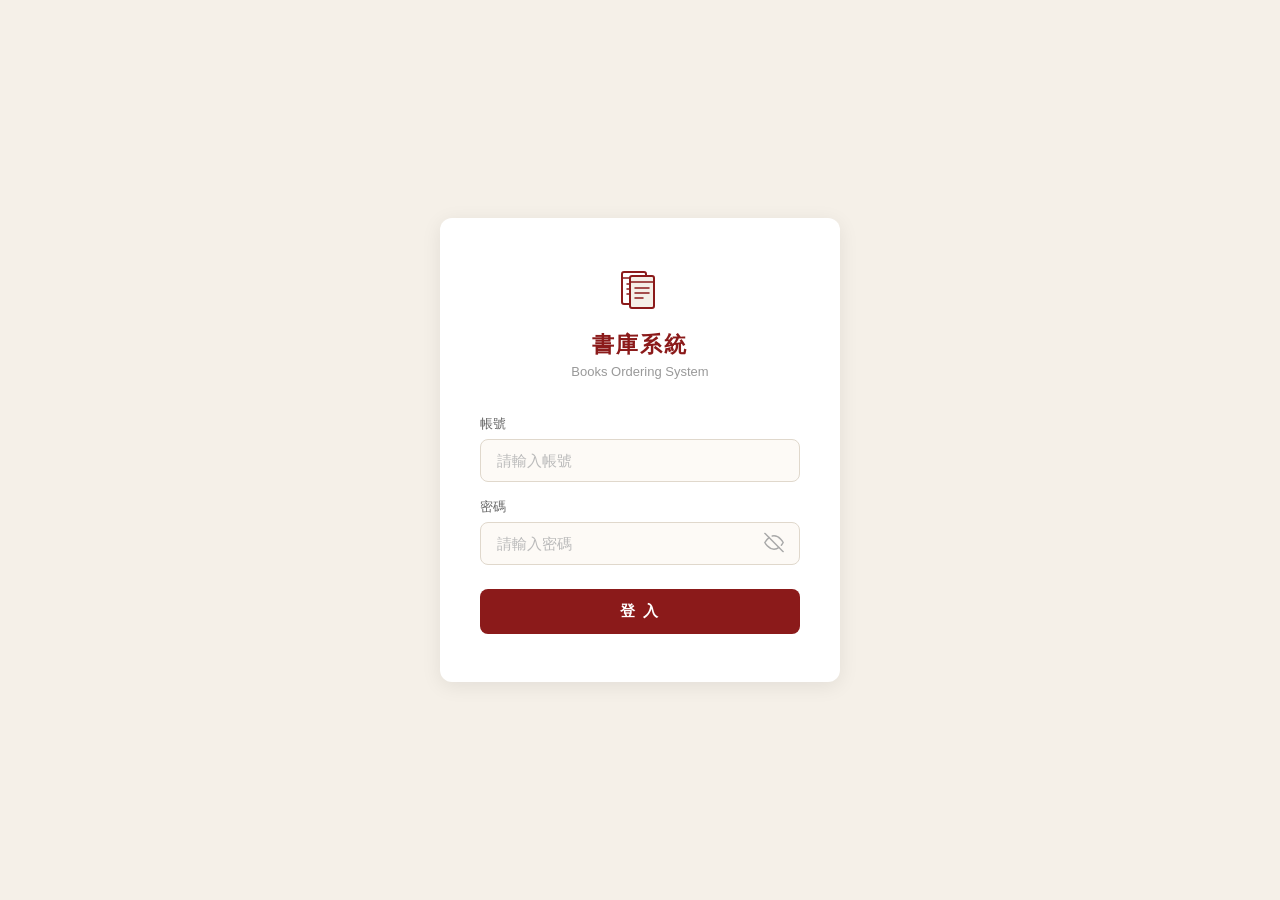
==== index.html @ a3c77fbd "first commit" ====
<!DOCTYPE html>
<html lang="zh-TW">
<head>
  <meta charset="UTF-8" />
  <meta name="viewport" content="width=device-width, initial-scale=1.0" />
  <title>書庫系統</title>
  <link rel="stylesheet" href="css/style.css" />
</head>
<body>

  <!-- Header -->
  <div class="header">
    <div class="header-left">
      <svg width="28" height="28" viewBox="0 0 52 52" fill="none">
        <rect x="8" y="6" width="24" height="32" rx="2" stroke="#fff" stroke-width="2"/>
        <line x1="8" y1="12" x2="32" y2="12" stroke="#fff" stroke-width="1.5"/>
        <rect x="16" y="10" width="24" height="32" rx="2" stroke="#fff" stroke-width="2" fill="#8B1A1A"/>
        <line x1="16" y1="16" x2="40" y2="16" stroke="#fff" stroke-width="1.5"/>
        <line x1="21" y1="22" x2="35" y2="22" stroke="#fff" stroke-width="1.5" stroke-linecap="round"/>
        <line x1="21" y1="27" x2="35" y2="27" stroke="#fff" stroke-width="1.5" stroke-linecap="round"/>
        <line x1="21" y1="32" x2="29" y2="32" stroke="#fff" stroke-width="1.5" stroke-linecap="round"/>
      </svg>
      <span class="header-title">書庫系統</span>
    </div>
    <div class="header-right">
      <div class="user-dropdown">
        <button class="user-toggle" id="user-toggle" onclick="toggleDropdown()">
          <svg id="user-icon" width="18" height="18" viewBox="0 0 24 24" fill="none" stroke="#F5C9C9" stroke-width="1.8" stroke-linecap="round" stroke-linejoin="round">
            <circle cx="12" cy="8" r="4"/>
            <path d="M4 20c0-4 3.6-7 8-7s8 3 8 7"/>
          </svg>
          <span id="header-username"></span>
          <span class="arrow">▼</span>
        </button>
        <div class="dropdown-menu" id="dropdown-menu">
          <div class="dropdown-header">
            <div class="dropdown-label">登入身份</div>
            <div class="dropdown-username" id="dropdown-username"></div>
          </div>
          <button class="dropdown-item" onclick="handleLogout()">
            登出
          </button>
        </div>
      </div>
    </div>
  </div>

  <!-- 主內容 -->
  <div class="main">

    <!-- 工具列 -->
    <div class="toolbar">
      <div class="search-wrapper">
        <input class="search-input" id="search-input" type="text" placeholder="搜尋書名、作者、出版社或 ISBN..." oninput="handleSearchInput()" />
        <button class="clear-btn" id="clear-btn" onclick="clearSearch()">✕</button>
      </div>
      <button class="search-btn" onclick="handleSearch()">搜尋</button>
      <button class="add-btn" id="add-btn" onclick="openAddModal()">＋ 新增書籍</button>
      <div class="view-toggle">
        <button class="view-btn active" id="btn-grid" onclick="switchView('grid')" title="卡片模式">⊞</button>
        <button class="view-btn" id="btn-list" onclick="switchView('list')" title="清單模式">≡</button>
      </div>
    </div>

    <!-- 載入動畫 -->
    <div class="loading-overlay" id="loading-overlay">
      <div class="scene">
        <div class="book-open">
          <div class="cover-left"></div>
          <div class="cover-right"></div>
          <div class="left-page">
            <div class="bl"></div><div class="bl short"></div><div class="bl"></div><div class="bl short"></div><div class="bl"></div><div class="bl short"></div>
          </div>
          <div class="spine-center"></div>
          <div class="right-page">
            <div class="bl"></div><div class="bl"></div><div class="bl short"></div><div class="bl"></div><div class="bl short"></div><div class="bl"></div>
          </div>
          <div class="flip-page fp1"><div class="bl"></div><div class="bl short"></div><div class="bl"></div></div>
          <div class="flip-page fp2"><div class="bl"></div><div class="bl short"></div></div>
          <div class="flip-page fp3"><div class="bl"></div><div class="bl"></div></div>
          <div class="flip-page fp4"><div class="bl short"></div><div class="bl"></div></div>
          <div class="flip-page fp5"><div class="bl"></div></div>
          <div class="flip-page fp6"></div>
          <div class="book-shadow"></div>
        </div>
      </div>
      <div class="loading-text">載入中...</div>
    </div>

    <!-- 書籍卡片區 -->
    <div class="book-grid" id="book-grid"></div>

    <!-- 書籍清單區 -->
    <div id="book-list" style="display:none;">
      <table class="book-table">
        <thead>
          <tr>
            <th>書名</th>
            <th>作者</th>
            <th>出版社</th>
            <th>ISBN</th>
            <th>價格</th>
            <th id="th-actions" style="display:none;">操作</th>
          </tr>
        </thead>
        <tbody id="book-table-body"></tbody>
      </table>
    </div>

    <!-- 空狀態 -->
    <div class="empty-state" id="empty-state"></div>

  </div>

  <!-- 刪除確認 Modal -->
  <div class="confirm-overlay" id="confirm-overlay">
    <div class="confirm-modal">
      <div class="confirm-icon">
        <svg width="24" height="24" viewBox="0 0 24 24" fill="none" stroke="#CC3333" stroke-width="2" stroke-linecap="round" stroke-linejoin="round">
          <polyline points="3 6 5 6 21 6"/>
          <path d="M19 6l-1 14a2 2 0 0 1-2 2H8a2 2 0 0 1-2-2L5 6"/>
          <path d="M10 11v6M14 11v6"/>
          <path d="M9 6V4a1 1 0 0 1 1-1h4a1 1 0 0 1 1 1v2"/>
        </svg>
      </div>
      <div class="confirm-title">確定要刪除這本書籍嗎？</div>
      <div class="confirm-desc">此操作無法復原，書籍資料將會永久刪除。</div>
      <div class="confirm-actions">
        <button class="confirm-cancel" onclick="closeConfirm()">取消</button>
        <button class="confirm-delete" onclick="confirmDelete()">確認刪除</button>
      </div>
    </div>
  </div>

  <!-- 新增／修改 Modal -->
  <div class="modal-overlay" id="modal-overlay">
    <div class="modal">
      <div class="modal-title" id="modal-title">新增書籍</div>

      <div class="modal-form-group">
        <label>書名 *</label>
        <input type="text" id="f-title" placeholder="請輸入書名" />
      </div>
      <div class="modal-form-group">
        <label>作者 *</label>
        <input type="text" id="f-author" placeholder="請輸入作者" />
      </div>
      <div class="modal-form-group">
        <label>出版社 *</label>
        <input type="text" id="f-publisher" placeholder="請輸入出版社" />
      </div>
      <div class="modal-form-group">
        <label>ISBN *</label>
        <input type="text" id="f-isbn" placeholder="請輸入 ISBN" />
      </div>
      <div class="modal-form-group">
        <label>價格 *</label>
        <input type="number" id="f-price" placeholder="請輸入價格" min="0" />
      </div>

      <div class="modal-error" id="modal-error"></div>

      <div class="modal-actions">
        <button class="modal-cancel" onclick="closeModal()">取消</button>
        <button class="modal-submit" onclick="handleSubmit()">確認送出</button>
      </div>
    </div>
  </div>

  <script src="js/book.js"></script>
</body>
</html>
---- css/style.css ----
/* ========== 共用樣式 ========== */
* {
  margin: 0;
  padding: 0;
  box-sizing: border-box;
}

body {
  font-family: 'Segoe UI', 'Microsoft JhengHei', sans-serif;
  background-color: #F5F0E8;
  min-height: 100vh;
}

/* ========== 登入頁面樣式 ========== */
body.login-page {
  display: flex;
  align-items: center;
  justify-content: center;
}
.login-card {
      background-color: #ffffff;
      border-radius: 12px;
      padding: 48px 40px;
      width: 100%;
      max-width: 400px;
      box-shadow: 0 4px 20px rgba(0, 0, 0, 0.08);
    }

    .logo-area {
      text-align: center;
      margin-bottom: 36px;
    }

    .logo-icon {
      margin-bottom: 12px;
      display: flex;
      justify-content: center;
    }

    .logo-title {
      font-size: 22px;
      font-weight: 700;
      color: #8B1A1A;
      letter-spacing: 2px;
    }

    .logo-subtitle {
      font-size: 13px;
      color: #999;
      margin-top: 4px;
    }

    .form-group {
      margin-bottom: 16px;
    }

    .form-group label {
      display: block;
      font-size: 13px;
      color: #666;
      margin-bottom: 6px;
    }

    .form-group input {
      width: 100%;
      padding: 12px 16px;
      border: 1.5px solid #E0D8CC;
      border-radius: 8px;
      font-size: 15px;
      color: #333;
      background-color: #FDFAF6;
      outline: none;
      transition: border-color 0.2s;
    }

    .form-group input:focus {
      border-color: #8B1A1A;
      background-color: #fff;
    }

    .form-group input::placeholder {
      color: #bbb;
    }

    .error-message {
      display: none;
      font-size: 13px;
      color: #CC3333;
      margin-bottom: 12px;
      padding-left: 2px;
    }

    .error-message.show {
      display: block;
    }

    .password-wrapper {
      position: relative;
    }

    .password-wrapper input {
      width: 100%;
      padding: 12px 44px 12px 16px;
      border: 1.5px solid #E0D8CC;
      border-radius: 8px;
      font-size: 15px;
      color: #333;
      background-color: #FDFAF6;
      outline: none;
      transition: border-color 0.2s;
    }

    .password-wrapper input:focus {
      border-color: #8B1A1A;
      background-color: #fff;
    }

    .toggle-password {
      position: absolute;
      right: 12px;
      top: 50%;
      transform: translateY(-50%);
      background: none;
      border: none;
      cursor: pointer;
      padding: 4px;
      color: #aaa;
      font-size: 18px;
      line-height: 1;
    }

    .toggle-password:hover {
      color: #8B1A1A;
    }
    .login-btn {
      width: 100%;
      padding: 13px;
      background-color: #8B1A1A;
      color: #ffffff;
      border: none;
      border-radius: 8px;
      font-size: 15px;
      font-weight: 600;
      letter-spacing: 2px;
      cursor: pointer;
      margin-top: 8px;
      transition: background-color 0.2s;
    }

    .login-btn:hover {
      background-color: #6E1414;
    }

    .login-btn:active {
      background-color: #5A1010;
    }

    .login-btn:disabled {
      background-color: #C49090;
      cursor: not-allowed;
    }

/* ========== 主頁面樣式 ========== */
* { margin: 0; padding: 0; box-sizing: border-box; }

    body {
      background-color: #F5F0E8;
      font-family: 'Segoe UI', 'Microsoft JhengHei', sans-serif;
      color: #333;
      min-height: 100vh;
    }

    /* ── Header ── */
    .header {
      background-color: #8B1A1A;
      padding: 0 32px;
      height: 60px;
      display: flex;
      align-items: center;
      justify-content: space-between;
    }

    .header-left {
      display: flex;
      align-items: center;
      gap: 10px;
    }

    .header-title {
      color: #fff;
      font-size: 18px;
      font-weight: 700;
      letter-spacing: 2px;
    }

    .header-right {
      display: flex;
      align-items: center;
      gap: 16px;
    }

    .header-username {
      color: #F5C9C9;
      font-size: 13px;
    }

    .user-dropdown {
      position: relative;
    }

    .user-toggle {
      background: transparent;
      border: 1px solid #F5C9C9;
      color: #F5C9C9;
      padding: 6px 14px;
      border-radius: 6px;
      font-size: 13px;
      cursor: pointer;
      transition: all 0.2s;
      display: flex;
      align-items: center;
      gap: 6px;
    }

    .user-toggle:hover {
      background: rgba(255,255,255,0.15);
      color: #fff;
      border-color: #fff;
    }

    .user-toggle .arrow {
      font-size: 10px;
      transition: transform 0.2s;
    }

    .user-toggle.open .arrow {
      transform: rotate(180deg);
    }

    .dropdown-menu {
      display: none;
      position: absolute;
      top: calc(100% + 8px);
      right: 0;
      background: #fff;
      border-radius: 8px;
      box-shadow: 0 4px 16px rgba(0,0,0,0.12);
      min-width: 160px;
      overflow: hidden;
      z-index: 50;
    }

    .dropdown-menu.show {
      display: block;
    }

    .dropdown-header {
      padding: 12px 16px 8px;
      border-bottom: 1px solid #F0EBE0;
    }

    .dropdown-label {
      font-size: 11px;
      color: #aaa;
      margin-bottom: 2px;
    }

    .dropdown-username {
      font-size: 14px;
      font-weight: 600;
      color: #333;
    }

    .dropdown-item {
      display: flex;
      align-items: center;
      gap: 8px;
      padding: 10px 16px;
      font-size: 13px;
      color: #CC3333;
      cursor: pointer;
      transition: background 0.2s;
      border: none;
      background: none;
      width: 100%;
      text-align: left;
    }

    .dropdown-item:hover {
      background: #FFF0F0;
    }

    /* ── 主內容區 ── */
    .main {
      max-width: 1100px;
      margin: 0 auto;
      padding: 32px 24px;
    }

    /* ── 工具列 ── */
    .toolbar {
      display: flex;
      align-items: center;
      gap: 12px;
      margin-bottom: 24px;
      flex-wrap: wrap;
    }

    .search-input {
      flex: 1;
      min-width: 200px;
      padding: 10px 16px;
      border: 1.5px solid #E0D8CC;
      border-radius: 8px;
      font-size: 14px;
      background: #fff;
      outline: none;
      transition: border-color 0.2s;
    }

    .search-input:focus {
      border-color: #8B1A1A;
    }

    .search-wrapper {
      flex: 1;
      min-width: 200px;
      position: relative;
      display: flex;
      align-items: center;
    }

    .search-wrapper .search-input {
      width: 100%;
      padding-right: 36px;
    }

    .clear-btn {
      position: absolute;
      right: 10px;
      background: none;
      border: none;
      cursor: pointer;
      color: #aaa;
      font-size: 16px;
      line-height: 1;
      padding: 4px;
      display: none;
      align-items: center;
      justify-content: center;
      border-radius: 50%;
      transition: color 0.2s;
    }

    .clear-btn:hover { color: #8B1A1A; }

    .search-btn {
      padding: 10px 20px;
      background: #8B1A1A;
      color: #fff;
      border: none;
      border-radius: 8px;
      font-size: 14px;
      cursor: pointer;
      transition: background 0.2s;
    }

    .search-btn:hover { background: #6E1414; }

    .add-btn {
      padding: 10px 20px;
      background: #fff;
      color: #8B1A1A;
      border: 1.5px solid #8B1A1A;
      border-radius: 8px;
      font-size: 14px;
      cursor: pointer;
      transition: all 0.2s;
      display: none;
    }

    .add-btn:hover {
      background: #8B1A1A;
      color: #fff;
    }

    /* ── 書籍卡片區 ── */
    .book-grid {
      display: grid;
      grid-template-columns: repeat(auto-fill, minmax(280px, 1fr));
      gap: 20px;
    }

    .book-card {
      background: #fff;
      border-radius: 10px;
      padding: 20px;
      box-shadow: 0 2px 8px rgba(0,0,0,0.06);
      display: flex;
      flex-direction: row;
      gap: 16px;
    }

    .book-right {
      display: flex;
      flex-direction: column;
      align-items: center;
      gap: 8px;
      min-width: 80px;
    }

    .book-cover {
      width: 100px;
      height: 140px;
      background: #F0EBE0;
      border-radius: 6px;
      display: flex;
      align-items: center;
      justify-content: center;
      border: 1px solid #E0D8CC;
      overflow: hidden;
    }

    .book-cover svg {
      opacity: 0.35;
    }

    .book-cover img {
      width: 100%;
      height: 100%;
      object-fit: cover;
      border-radius: 6px;
    }

    .book-content {
      flex: 1;
      display: flex;
      flex-direction: column;
      gap: 6px;
      min-width: 0;
    }

    .book-title {
      font-size: 16px;
      font-weight: 700;
      color: #8B1A1A;
      line-height: 1.4;
      white-space: nowrap;
      overflow: hidden;
      text-overflow: ellipsis;
      cursor: default;
    }

    .book-author {
      font-size: 13px;
      color: #666;
    }

    .book-info {
      font-size: 12px;
      color: #999;
      line-height: 1.8;
    }

    .book-price {
      font-size: 15px;
      font-weight: 700;
      color: #333;
      margin-top: 4px;
    }

    .book-card {
      position: relative;
    }

    .book-card:hover .book-actions-hover {
      opacity: 1;
    }

    .book-actions {
      display: none;
      gap: 8px;
      margin-top: 8px;
    }

    .book-actions-hover {
      position: absolute;
      bottom: 0;
      left: 0;
      right: 0;
      display: flex;
      gap: 0;
      opacity: 0;
      transition: opacity 0.2s;
      border-radius: 0 0 10px 10px;
      overflow: hidden;
    }

    .edit-btn, .delete-btn {
      flex: 1;
      padding: 10px;
      cursor: pointer;
      border: none;
      transition: all 0.2s;
      border-radius: 0;
      display: flex;
      align-items: center;
      justify-content: center;
    }

    .edit-btn {
      background: rgba(139, 26, 26, 0.88);
      color: #fff;
    }

    .edit-btn:hover { background: rgba(139, 26, 26, 1); }

    .delete-btn {
      background: rgba(180, 40, 40, 0.88);
      color: #fff;
    }

    .delete-btn:hover { background: rgba(180, 40, 40, 1); }

    .book-table .edit-btn,
    .book-table .delete-btn {
      flex: none;
      padding: 6px 8px;
      border-radius: 6px;
      background: none;
      color: #aaa;
      border: 1px solid #E0D8CC;
    }

    .book-table .edit-btn:hover { background: #F5F0E8; color: #8B1A1A; border-color: #8B1A1A; }
    .book-table .delete-btn:hover { background: #FFF0F0; color: #CC3333; border-color: #FFCCCC; }

    /* ── 切換按鈕 ── */
    .view-toggle {
      display: flex;
      border: 1.5px solid #E0D8CC;
      border-radius: 8px;
      overflow: hidden;
    }

    .view-btn {
      padding: 9px 14px;
      background: #fff;
      border: none;
      cursor: pointer;
      font-size: 16px;
      color: #aaa;
      transition: all 0.2s;
    }

    .view-btn.active {
      background: #8B1A1A;
      color: #fff;
    }

    .view-btn:hover:not(.active) {
      background: #F5F0E8;
      color: #8B1A1A;
    }

    /* ── 清單模式 ── */
    .book-table {
      width: 100%;
      border-collapse: collapse;
      background: #fff;
      border-radius: 10px;
      overflow: hidden;
      box-shadow: 0 2px 8px rgba(0,0,0,0.06);
    }

    .book-table th {
      background: #8B1A1A;
      color: #fff;
      padding: 12px 16px;
      font-size: 13px;
      font-weight: 600;
      text-align: left;
    }

    .book-table td {
      padding: 12px 16px;
      font-size: 13px;
      color: #333;
      border-bottom: 1px solid #F0EBE0;
    }

    .book-table tr:last-child td {
      border-bottom: none;
    }

    .book-table tr:hover td {
      background: #FDF9F4;
    }

    .book-table .td-actions {
      display: flex;
      gap: 6px;
    }

    .book-table .edit-btn, .book-table .delete-btn {
      padding: 4px 12px;
      font-size: 12px;
    }

    /* ── 載入動畫 ── */
    .loading-overlay {
      display: none;
      flex-direction: column;
      align-items: center;
      justify-content: center;
      min-height: 400px;
    }

    .loading-overlay.show {
      display: flex;
    }

    .scene { perspective: 500px; margin-bottom: 14px; }
    .book-open { width: 90px; height: 60px; position: relative; transform: rotateX(40deg); transform-style: preserve-3d; }
    .cover-left { position: absolute; width: 41px; height: 57px; background: #8B1A1A; border-radius: 3px 0 0 3px; top: 2px; left: 0; }
    .cover-right { position: absolute; width: 41px; height: 57px; background: #8B1A1A; border-radius: 0 3px 3px 0; top: 2px; right: 0; }
    .left-page { position: absolute; width: 37px; height: 53px; background: #fff; border-radius: 1px 0 0 1px; top: 3px; left: 2px; border: 1px solid #E0D8CC; }
    .right-page { position: absolute; width: 37px; height: 53px; background: #fff; border-radius: 0 1px 1px 0; top: 3px; right: 2px; border: 1px solid #E0D8CC; }
    .spine-center { position: absolute; width: 5px; height: 60px; background: #6E1414; top: 0; left: 43px; }
    .bl { height: 2px; background: #E8E0D0; border-radius: 1px; margin: 4px 5px 0; }
    .bl.short { margin-right: 12px; }
    .flip-page { position: absolute; width: 37px; height: 53px; top: 3px; left: 48px; transform-origin: left center; border-radius: 0 1px 1px 0; overflow: hidden; }
    .fp1 { background: #FDFAF6; border: 1px solid #E0D8CC; animation: flipopen 2.4s ease-in-out infinite; z-index: 9; }
    .fp2 { background: #F9F5EF; border: 1px solid #E0D8CC; animation: flipopen 2.4s ease-in-out 0.2s infinite; z-index: 8; }
    .fp3 { background: #F5F0E8; border: 1px solid #E0D8CC; animation: flipopen 2.4s ease-in-out 0.4s infinite; z-index: 7; }
    .fp4 { background: #F2EDE5; border: 1px solid #E0D8CC; animation: flipopen 2.4s ease-in-out 0.6s infinite; z-index: 6; }
    .fp5 { background: #EFE9E1; border: 1px solid #E0D8CC; animation: flipopen 2.4s ease-in-out 0.8s infinite; z-index: 5; }
    .fp6 { background: #ECE5DD; border: 1px solid #E0D8CC; animation: flipopen 2.4s ease-in-out 1.0s infinite; z-index: 4; }
    @keyframes flipopen {
      0%   { transform: rotateY(0deg); }
      38%  { transform: rotateY(-172deg); }
      65%  { transform: rotateY(-172deg); }
      100% { transform: rotateY(0deg); }
    }
    .book-shadow { position: absolute; width: 90px; height: 8px; background: rgba(0,0,0,0.12); border-radius: 50%; bottom: -10px; left: 0; filter: blur(4px); }

    .loading-text {
      font-size: 13px;
      color: #8B1A1A;
      letter-spacing: 2px;
    }

    /* ── 空狀態 ── */
    .empty-state {
      text-align: center;
      padding: 60px 0;
      color: #aaa;
      font-size: 15px;
      display: none;
    }

    /* ── 刪除確認 Modal ── */
    .confirm-overlay {
      display: none;
      position: fixed;
      inset: 0;
      background: rgba(0,0,0,0.4);
      z-index: 200;
      align-items: center;
      justify-content: center;
    }

    .confirm-overlay.show {
      display: flex;
    }

    .confirm-modal {
      background: #fff;
      border-radius: 12px;
      padding: 32px;
      width: 100%;
      max-width: 360px;
      margin: 16px;
      text-align: center;
    }

    .confirm-icon {
      width: 48px;
      height: 48px;
      background: #FFF0F0;
      border-radius: 50%;
      display: flex;
      align-items: center;
      justify-content: center;
      margin: 0 auto 16px;
    }

    .confirm-title {
      font-size: 16px;
      font-weight: 700;
      color: #333;
      margin-bottom: 8px;
    }

    .confirm-desc {
      font-size: 13px;
      color: #999;
      margin-bottom: 24px;
      line-height: 1.6;
    }

    .confirm-actions {
      display: flex;
      gap: 10px;
    }

    .confirm-cancel {
      flex: 1;
      padding: 11px;
      background: #F5F0E8;
      color: #666;
      border: 1px solid #E0D8CC;
      border-radius: 8px;
      font-size: 14px;
      cursor: pointer;
      transition: background 0.2s;
    }

    .confirm-cancel:hover { background: #E8E0D0; }

    .confirm-delete {
      flex: 1;
      padding: 11px;
      background: #CC3333;
      color: #fff;
      border: none;
      border-radius: 8px;
      font-size: 14px;
      font-weight: 600;
      cursor: pointer;
      transition: background 0.2s;
    }

    .confirm-delete:hover { background: #AA2222; }

    /* ── Modal 背景 ── */
    .modal-overlay {
      display: none;
      position: fixed;
      inset: 0;
      background: rgba(0,0,0,0.4);
      z-index: 100;
      align-items: center;
      justify-content: center;
    }

    .modal-overlay.show {
      display: flex;
    }

    /* ── Modal 視窗 ── */
    .modal {
      background: #fff;
      border-radius: 12px;
      padding: 32px;
      width: 100%;
      max-width: 480px;
      margin: 16px;
    }

    .modal-title {
      font-size: 18px;
      font-weight: 700;
      color: #8B1A1A;
      margin-bottom: 24px;
    }

    .modal-form-group {
      margin-bottom: 16px;
    }

    .modal-form-group label {
      display: block;
      font-size: 13px;
      color: #666;
      margin-bottom: 6px;
    }

    .modal-form-group input {
      width: 100%;
      padding: 10px 14px;
      border: 1.5px solid #E0D8CC;
      border-radius: 8px;
      font-size: 14px;
      background: #FDFAF6;
      outline: none;
      transition: border-color 0.2s;
    }

    .modal-form-group input:focus {
      border-color: #8B1A1A;
      background: #fff;
    }

    .modal-error {
      display: none;
      font-size: 13px;
      color: #CC3333;
      margin-bottom: 12px;
    }

    .modal-error.show { display: block; }

    .modal-actions {
      display: flex;
      gap: 10px;
      margin-top: 24px;
    }

    .modal-cancel {
      flex: 1;
      padding: 11px;
      background: #F5F0E8;
      color: #666;
      border: 1px solid #E0D8CC;
      border-radius: 8px;
      font-size: 14px;
      cursor: pointer;
      transition: background 0.2s;
    }

    .modal-cancel:hover { background: #E8E0D0; }

    .modal-submit {
      flex: 1;
      padding: 11px;
      background: #8B1A1A;
      color: #fff;
      border: none;
      border-radius: 8px;
      font-size: 14px;
      font-weight: 600;
      cursor: pointer;
      transition: background 0.2s;
    }

    .modal-submit:hover { background: #6E1414; }

/* ========== 手機版 RWD ========== */
@media (max-width: 768px) {

  .main {
    padding: 16px 12px;
  }

  .toolbar {
    flex-wrap: wrap;
    gap: 8px;
  }

  .search-wrapper {
    min-width: 0;
  }

  /* 手機隱藏切換按鈕 */
  .view-toggle {
    display: none;
  }

  /* 手機強制卡片模式 */
  #book-list {
    display: none !important;
  }

  #book-grid {
    grid-template-columns: 1fr !important;
  }

  .book-card {
    flex-direction: column;
  }

  .book-right {
    flex-direction: row;
    justify-content: space-between;
    align-items: center;
    width: 100%;
  }

  .modal {
    padding: 24px 16px;
  }

  .header {
    padding: 0 16px;
  }

  .header-title {
    font-size: 15px;
  }
}
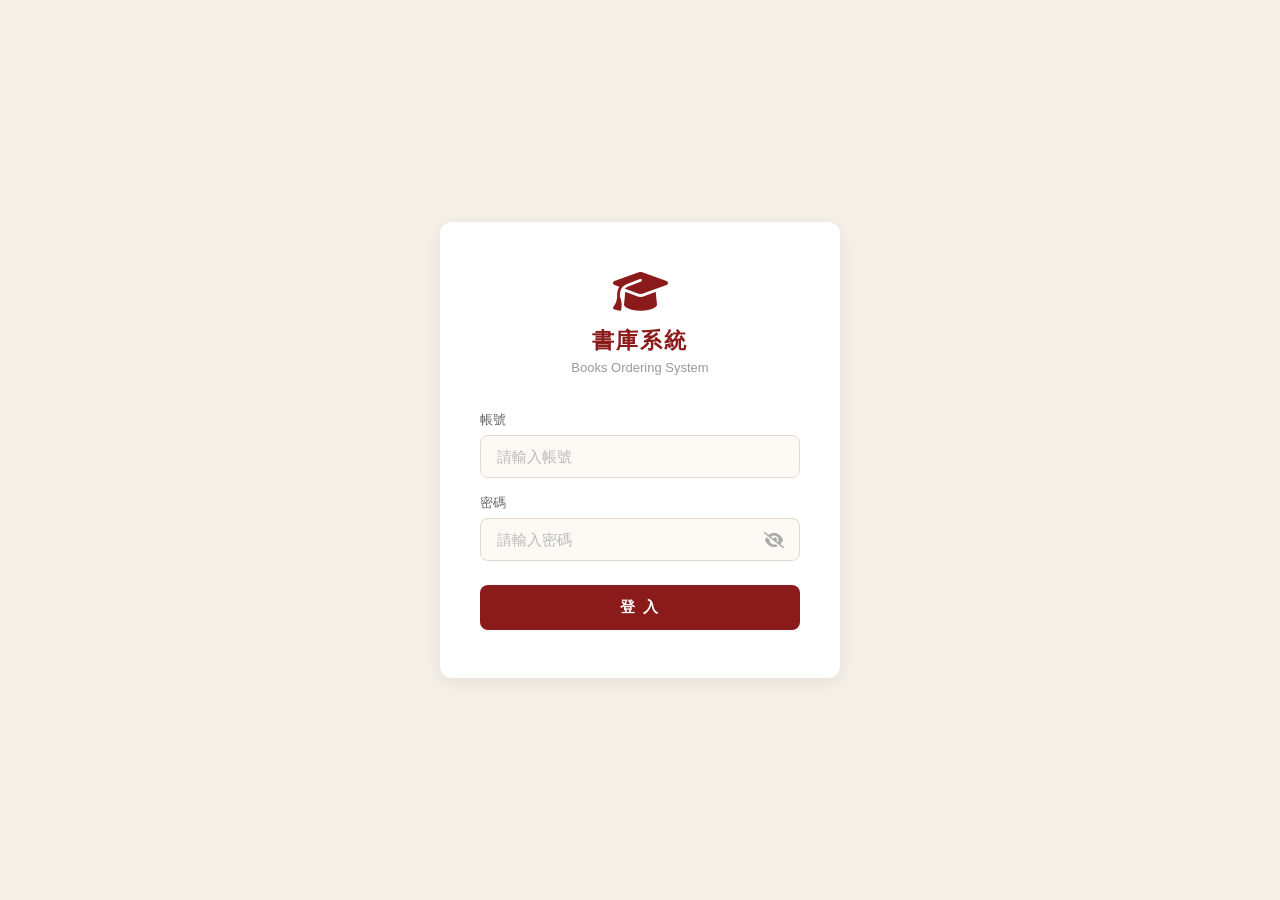
==== commit 9297e8cb: "refactor: update UI components and improve login functionality" ====
--- a/index.html
+++ b/index.html
@@ -5,36 +5,26 @@
   <meta name="viewport" content="width=device-width, initial-scale=1.0" />
   <title>書庫系統</title>
   <link rel="stylesheet" href="css/style.css" />
+  <link rel="stylesheet" href="https://cdnjs.cloudflare.com/ajax/libs/font-awesome/6.5.0/css/all.min.css" />
 </head>
 <body>
 
   <!-- Header -->
   <div class="header">
     <div class="header-left">
-      <svg width="28" height="28" viewBox="0 0 52 52" fill="none">
-        <rect x="8" y="6" width="24" height="32" rx="2" stroke="#fff" stroke-width="2"/>
-        <line x1="8" y1="12" x2="32" y2="12" stroke="#fff" stroke-width="1.5"/>
-        <rect x="16" y="10" width="24" height="32" rx="2" stroke="#fff" stroke-width="2" fill="#8B1A1A"/>
-        <line x1="16" y1="16" x2="40" y2="16" stroke="#fff" stroke-width="1.5"/>
-        <line x1="21" y1="22" x2="35" y2="22" stroke="#fff" stroke-width="1.5" stroke-linecap="round"/>
-        <line x1="21" y1="27" x2="35" y2="27" stroke="#fff" stroke-width="1.5" stroke-linecap="round"/>
-        <line x1="21" y1="32" x2="29" y2="32" stroke="#fff" stroke-width="1.5" stroke-linecap="round"/>
-      </svg>
+      <i class="fa-solid fa-book-bookmark" style="font-size:20px; color:#fff;"></i>
       <span class="header-title">書庫系統</span>
     </div>
     <div class="header-right">
       <div class="user-dropdown">
         <button class="user-toggle" id="user-toggle" onclick="toggleDropdown()">
-          <svg id="user-icon" width="18" height="18" viewBox="0 0 24 24" fill="none" stroke="#F5C9C9" stroke-width="1.8" stroke-linecap="round" stroke-linejoin="round">
-            <circle cx="12" cy="8" r="4"/>
-            <path d="M4 20c0-4 3.6-7 8-7s8 3 8 7"/>
-          </svg>
+          <i id="user-icon" class="fa-solid fa-user" style="font-size:15px;color:#F5C9C9;"></i>
           <span id="header-username"></span>
           <span class="arrow">▼</span>
         </button>
         <div class="dropdown-menu" id="dropdown-menu">
           <div class="dropdown-header">
-            <div class="dropdown-label">登入身份</div>
+            <div class="dropdown-label">目前登入</div>
             <div class="dropdown-username" id="dropdown-username"></div>
           </div>
           <button class="dropdown-item" onclick="handleLogout()">
@@ -100,7 +90,7 @@
             <th>出版社</th>
             <th>ISBN</th>
             <th>價格</th>
-            <th id="th-actions" style="display:none;">操作</th>
+            <th id="th-actions" style="display:none;">連結</th>
           </tr>
         </thead>
         <tbody id="book-table-body"></tbody>
@@ -157,6 +147,10 @@
         <label>價格 *</label>
         <input type="number" id="f-price" placeholder="請輸入價格" min="0" />
       </div>
+      <div class="modal-form-group">
+        <label>書籍網址 *</label>
+        <input type="url" id="f-url" placeholder="請輸入書籍相關網址" />
+      </div>
 
       <div class="modal-error" id="modal-error"></div>
 
@@ -169,4 +163,4 @@
 
   <script src="js/book.js"></script>
 </body>
-</html>
+</html>
--- a/css/style.css
+++ b/css/style.css
@@ -401,37 +401,6 @@
       gap: 16px;
     }
 
-    .book-right {
-      display: flex;
-      flex-direction: column;
-      align-items: center;
-      gap: 8px;
-      min-width: 80px;
-    }
-
-    .book-cover {
-      width: 100px;
-      height: 140px;
-      background: #F0EBE0;
-      border-radius: 6px;
-      display: flex;
-      align-items: center;
-      justify-content: center;
-      border: 1px solid #E0D8CC;
-      overflow: hidden;
-    }
-
-    .book-cover svg {
-      opacity: 0.35;
-    }
-
-    .book-cover img {
-      width: 100%;
-      height: 100%;
-      object-fit: cover;
-      border-radius: 6px;
-    }
-
     .book-content {
       flex: 1;
       display: flex;
@@ -603,8 +572,8 @@
     }
 
     .book-table .edit-btn, .book-table .delete-btn {
-      padding: 4px 12px;
-      font-size: 12px;
+      padding: 6px 8px;
+      font-size: 13px;
     }
 
     /* ── 載入動畫 ── */
@@ -898,4 +867,24 @@
   .header-title {
     font-size: 15px;
   }
-}+}
+
+    .link-btn {
+      flex: none;
+      padding: 6px 8px;
+      border-radius: 6px;
+      background: none;
+      color: #aaa;
+      border: 1px solid #E0D8CC;
+      cursor: pointer;
+      transition: all 0.2s;
+      display: flex;
+      align-items: center;
+      justify-content: center;
+    }
+
+    .link-btn:hover {
+      background: #F5F0E8;
+      color: #8B1A1A;
+      border-color: #8B1A1A;
+    }
